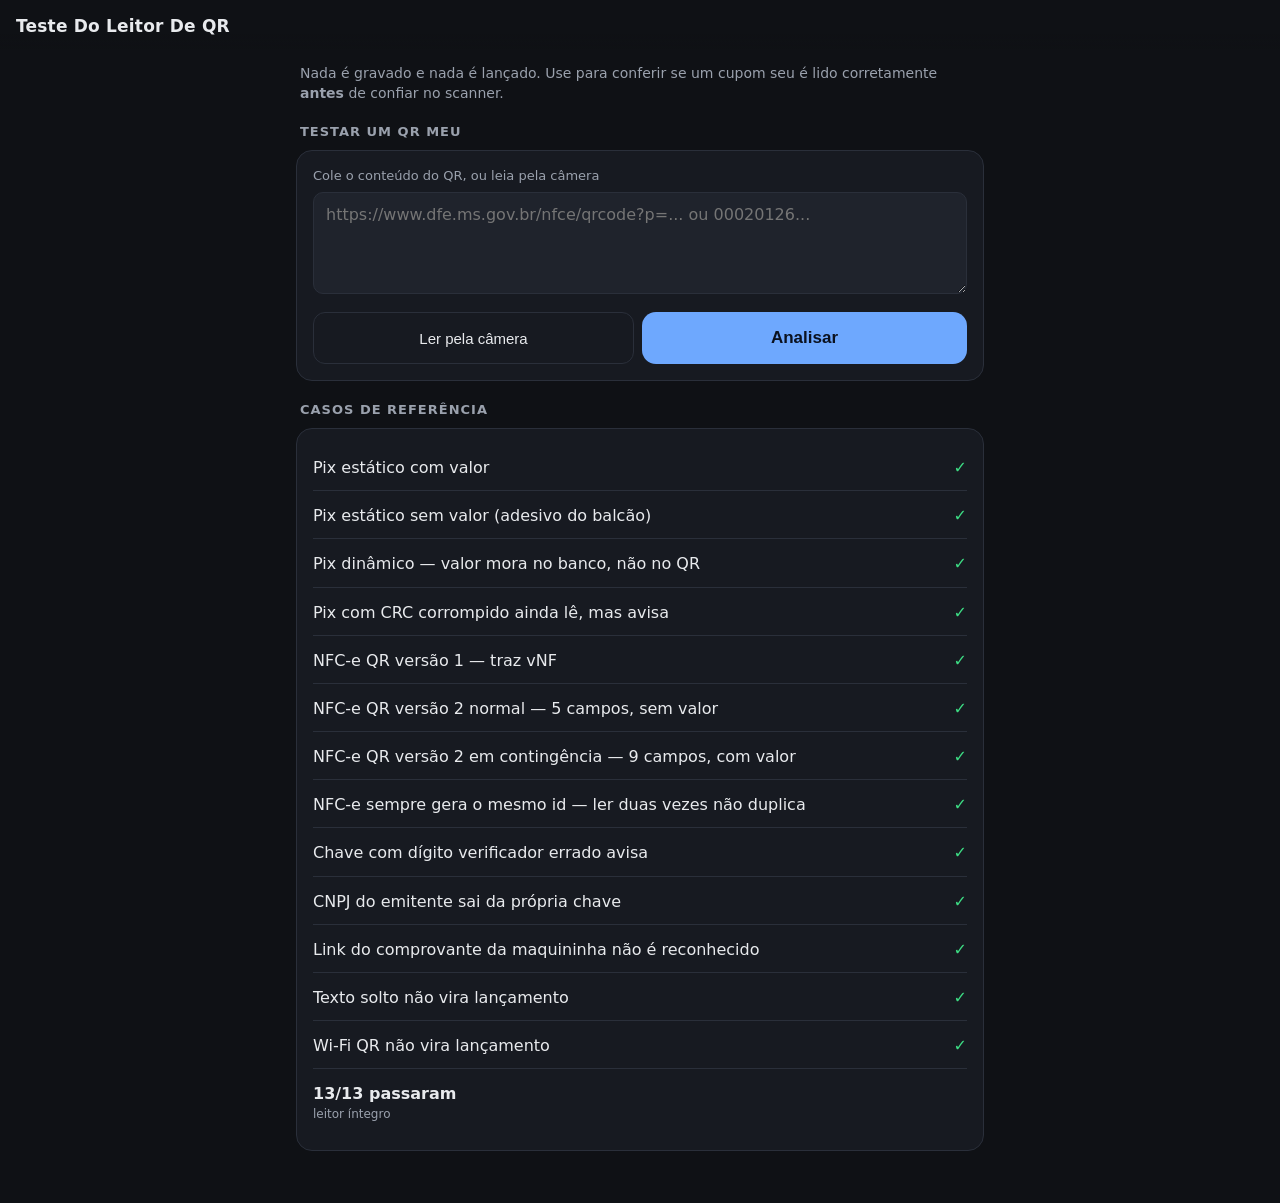
==== app/teste-qr.html @ ccddebca "Lê QR de cupom fiscal e Pix na tela de lançar O README prometia isso como "ainda não implementado". " ====
<!doctype html>
<html lang="pt-BR">
<head>
<meta charset="utf-8">
<meta name="viewport" content="width=device-width, initial-scale=1, viewport-fit=cover">
<title>Teste do leitor de QR</title>
<link rel="stylesheet" href="css/styles.css">
<style>
  body { padding: 0 0 40px; }
  main { max-width: 720px; margin: 0 auto; }
  .certo { color: var(--ok); }
  .errado { color: var(--estourado); }
  pre { white-space: pre-wrap; word-break: break-all; font-size: 12.5px;
        color: var(--texto-fraco); margin: 8px 0 0; }
</style>
</head>
<body>

<header class="topo"><h1>Teste do leitor de QR</h1></header>

<main>
  <p style="color:var(--texto-fraco);font-size:14px;padding:0 4px">
    Nada é gravado e nada é lançado. Use para conferir se um cupom seu é lido
    corretamente <b>antes</b> de confiar no scanner.
  </p>

  <h2 class="titulo">Testar um QR meu</h2>
  <section class="cartao">
    <label class="campo"><span>Cole o conteúdo do QR, ou leia pela câmera</span>
      <textarea id="entrada" rows="4" placeholder="https://www.dfe.ms.gov.br/nfce/qrcode?p=... ou 00020126..."></textarea></label>
    <div style="display:flex;gap:8px">
      <button class="secundario" id="ler" style="flex:1">Ler pela câmera</button>
      <button class="principal" id="analisar" style="flex:1;margin:0">Analisar</button>
    </div>
    <div id="saida"></div>
  </section>

  <h2 class="titulo">Casos de referência</h2>
  <section class="cartao linhas" id="casos"></section>
</main>

<script type="module">
import { interpretar } from './js/qr.js';
import { escanear } from './js/qr.js';
import { CASOS } from './casos-qr.js';

const brl = new Intl.NumberFormat('pt-BR', { style: 'currency', currency: 'BRL' });
const esc = (s) => String(s).replace(/[&<>"]/g, (c) =>
  ({ '&': '&amp;', '<': '&lt;', '>': '&gt;', '"': '&quot;' }[c]));

/* ---------- teste manual ---------- */

function analisar() {
  const bruto = document.getElementById('entrada').value.trim();
  const saida = document.getElementById('saida');
  if (!bruto) { saida.innerHTML = ''; return; }

  const r = interpretar(bruto);
  if (!r) {
    saida.innerHTML = `<p class="errado" style="margin:14px 0 0">
      Não reconhecido. Se isto veio de um cupom fiscal, mande o texto para o
      Claude — é um formato que o parser ainda não cobre.</p>`;
    return;
  }

  saida.innerHTML = `
    <div class="linha" style="margin-top:14px">
      <span class="nome"><b>${esc(r.rotulo)}</b>
        <small>${esc(r.quem)}${r.detalhe ? ' · ' + esc(r.detalhe) : ''}</small>
        <small>data: ${esc(r.data)} · método: ${r.metodo || 'você escolhe'}</small>
        ${r.id ? `<small>id: ${esc(r.id)}</small>` : '<small>sem id fixo — não deduplica</small>'}
      </span>
      <span class="num ${r.valor ? 'neg' : ''}">${r.valor ? brl.format(r.valor) : 'sem valor'}</span>
    </div>
    ${(r.avisos || []).map((a) => `<p class="qr-aviso">${esc(a)}</p>`).join('')}`;
}

document.getElementById('analisar').onclick = analisar;

document.getElementById('ler').onclick = async () => {
  try {
    const t = await escanear();
    if (t) { document.getElementById('entrada').value = t; analisar(); }
  } catch (e) {
    document.getElementById('saida').innerHTML =
      `<p class="errado" style="margin:14px 0 0">${esc(e.message)}</p>`;
  }
};

/* ---------- casos de referência ---------- */

function conferir(caso) {
  const r = interpretar(caso.entrada);
  if (caso.espera === null) {
    return r ? [`devia recusar, mas leu como ${r.tipo}`] : [];
  }
  if (!r) return ['devia reconhecer, devolveu nada'];

  const erros = [];
  for (const [k, v] of Object.entries(caso.espera)) {
    if (k === 'temAviso') {
      if (!(r.avisos || []).some((a) => a.includes(v))) erros.push(`faltou o aviso sobre "${v}"`);
    } else if (r[k] !== v) {
      erros.push(`${k}: esperava ${JSON.stringify(v)}, veio ${JSON.stringify(r[k])}`);
    }
  }
  return erros;
}

let falhas = 0;
document.getElementById('casos').innerHTML = CASOS.map((c) => {
  const erros = conferir(c);
  if (erros.length) falhas++;
  return `<div class="linha">
    <span class="nome">${esc(c.nome)}
      ${erros.map((e) => `<small class="errado">${esc(e)}</small>`).join('')}</span>
    <span class="${erros.length ? 'errado' : 'certo'}">${erros.length ? '✕' : '✓'}</span>
  </div>`;
}).join('') + `<div class="linha"><span class="nome"><b>${CASOS.length - falhas}/${CASOS.length}
  passaram</b><small>${falhas ? 'o parser regrediu — conserte antes de usar' : 'leitor íntegro'}</small></span></div>`;
</script>
</body>
</html>
---- app/css/styles.css ----
/* Desenhado para o polegar: alvos grandes, número principal legível de relance,
   e nada que exija zoom. Escuro por padrão porque é o que se olha à noite. */

:root {
  --bg: #0f1115;
  --superficie: #171a21;
  --superficie-2: #1f232c;
  --borda: #2a2f3a;
  --texto: #e8eaed;
  --texto-fraco: #9aa1ad;
  --ok: #3ddc84;
  --atencao: #ffc043;
  --estourado: #ff5c5c;
  --acento: #6ea8fe;
  --raio: 16px;
  --safe-b: env(safe-area-inset-bottom, 0px);
}

* { box-sizing: border-box; -webkit-tap-highlight-color: transparent; }

body {
  margin: 0;
  background: var(--bg);
  color: var(--texto);
  font: 16px/1.45 system-ui, -apple-system, "Segoe UI", Roboto, sans-serif;
  padding-bottom: calc(72px + var(--safe-b));
  overscroll-behavior-y: contain;
}

/* ---------- topo ---------- */
.topo {
  display: flex; align-items: center; gap: 8px;
  padding: 14px 16px 10px;
  position: sticky; top: 0; z-index: 5;
  background: linear-gradient(var(--bg) 70%, transparent);
}
.topo h1 {
  flex: 1; margin: 0; font-size: 17px; font-weight: 600;
  text-transform: capitalize; letter-spacing: .2px;
}
.mes-nav, .sync {
  width: 38px; height: 38px; border-radius: 50%;
  border: 1px solid var(--borda); background: var(--superficie);
  color: var(--texto-fraco); font-size: 18px; cursor: pointer;
}
.sync.girando #syncIcone { display: inline-block; animation: gira 1s linear infinite; }
@keyframes gira { to { transform: rotate(360deg); } }
.sync.pendente { border-color: var(--atencao); color: var(--atencao); }

/* ---------- conteúdo ---------- */
main { padding: 0 16px; }

.cartao {
  background: var(--superficie);
  border: 1px solid var(--borda);
  border-radius: var(--raio);
  padding: 16px;
  margin-bottom: 12px;
}

/* O número que responde "posso gastar?". É o motivo do app existir. */
.destaque { text-align: center; padding: 28px 16px 24px; }
.destaque .rotulo {
  font-size: 13px; color: var(--texto-fraco);
  text-transform: uppercase; letter-spacing: 1.2px;
}
.destaque .valor {
  font-size: clamp(44px, 15vw, 68px);
  font-weight: 700; line-height: 1.05; margin: 8px 0 4px;
  font-variant-numeric: tabular-nums;
}
.destaque .valor .centavos { font-size: .5em; opacity: .65; }
.destaque .sub { color: var(--texto-fraco); font-size: 14px; }

.ok       .valor, .pill.ok       { color: var(--ok); }
.atencao  .valor, .pill.atencao  { color: var(--atencao); }
.estourado .valor, .pill.estourado { color: var(--estourado); }

.barra { height: 8px; border-radius: 99px; background: var(--superficie-2); overflow: hidden; margin: 14px 0 6px; }
.barra > i { display: block; height: 100%; border-radius: 99px; transition: width .35s ease; }
.ok .barra > i { background: var(--ok); }
.atencao .barra > i { background: var(--atencao); }
.estourado .barra > i { background: var(--estourado); }

.linhas { display: grid; gap: 2px; }
.linha {
  display: flex; justify-content: space-between; align-items: center;
  padding: 11px 0; border-bottom: 1px solid var(--borda);
}
.linha:last-child { border-bottom: 0; }
.linha .nome { display: flex; flex-direction: column; }
.linha .nome small { color: var(--texto-fraco); font-size: 12px; }
.linha .num { font-variant-numeric: tabular-nums; font-weight: 600; }
.num.neg { color: var(--estourado); }
.num.pos { color: var(--ok); }

h2.titulo { font-size: 13px; text-transform: uppercase; letter-spacing: 1px;
  color: var(--texto-fraco); margin: 20px 4px 8px; font-weight: 600; }

.vazio { text-align: center; color: var(--texto-fraco); padding: 32px 16px; }

/* ---------- lançar ---------- */
.visor {
  text-align: center; font-size: 46px; font-weight: 700; padding: 18px 0 10px;
  font-variant-numeric: tabular-nums;
}
.visor small { font-size: 20px; color: var(--texto-fraco); margin-right: 6px; }
.tipo { display: flex; gap: 8px; margin-bottom: 12px; }
.tipo button { flex: 1; padding: 10px; border-radius: 10px; border: 1px solid var(--borda);
  background: var(--superficie); color: var(--texto-fraco); font-size: 14px; cursor: pointer; }
.tipo button.on { background: var(--superficie-2); color: var(--texto); border-color: var(--acento); }

.rotulo-campo {
  font-size: 12px; color: var(--texto-fraco); font-weight: 600;
  text-transform: uppercase; letter-spacing: .8px; margin: 16px 2px 8px;
}
.chips { display: flex; flex-wrap: wrap; gap: 8px; }
.chip {
  padding: 10px 14px; border-radius: 99px; font-size: 14px; cursor: pointer;
  border: 1px solid var(--borda); background: var(--superficie); color: var(--texto);
}
.chip.on { background: var(--acento); border-color: var(--acento); color: #0b1220; font-weight: 600; }

.teclado { display: grid; grid-template-columns: repeat(3, 1fr); gap: 8px; margin-top: 14px; }
.teclado button {
  padding: 18px 0; font-size: 22px; font-weight: 600;
  border-radius: 12px; border: 1px solid var(--borda);
  background: var(--superficie); color: var(--texto); cursor: pointer;
}
.teclado button:active { background: var(--superficie-2); }

.principal {
  width: 100%; padding: 16px; margin-top: 12px; font-size: 17px; font-weight: 700;
  border: 0; border-radius: 14px; background: var(--acento); color: #0b1220; cursor: pointer;
}
.principal:disabled { opacity: .4; }

/* ---------- formulários ---------- */
label.campo { display: block; margin-bottom: 12px; }
label.campo span { display: block; font-size: 13px; color: var(--texto-fraco); margin-bottom: 6px; }
input, select, textarea {
  width: 100%; padding: 12px; font-size: 16px; color: var(--texto);
  background: var(--superficie-2); border: 1px solid var(--borda);
  border-radius: 10px; font-family: inherit;
}
.secundario {
  width: 100%; padding: 13px; border-radius: 12px; cursor: pointer;
  border: 1px solid var(--borda); background: var(--superficie); color: var(--texto); font-size: 15px;
}
.perigo { color: var(--estourado); border-color: var(--estourado); }

/* ---------- abas ---------- */
.abas {
  position: fixed; left: 0; right: 0; bottom: 0; z-index: 6;
  display: grid; grid-template-columns: repeat(5, 1fr);
  background: var(--superficie); border-top: 1px solid var(--borda);
  padding-bottom: var(--safe-b);
}
.abas button {
  display: flex; flex-direction: column; align-items: center; gap: 3px;
  padding: 10px 0 8px; border: 0; background: none; cursor: pointer;
  color: var(--texto-fraco); font-size: 11px;
}
.abas button span { font-size: 19px; line-height: 1; }
.abas button { font-size: 10.5px; }
.abas button.ativa { color: var(--acento); }

/* ---------- toast ---------- */
.toast {
  position: fixed; left: 50%; bottom: calc(84px + var(--safe-b));
  transform: translate(-50%, 12px);
  background: var(--superficie-2); border: 1px solid var(--borda);
  padding: 11px 18px; border-radius: 99px; font-size: 14px;
  opacity: 0; pointer-events: none; transition: .25s; z-index: 10; max-width: 90vw;
}
.toast.on { opacity: 1; transform: translate(-50%, 0); }
.toast.erro { border-color: var(--estourado); color: var(--estourado); }

/* ---------- leitura de QR ---------- */
.qr-abrir { margin-bottom: 12px; border-style: dashed; color: var(--acento); }

.qr-lido { border-color: var(--acento); }
.qr-lido .linha { border-bottom: 0; padding-top: 0; }
.qr-aviso {
  margin: 6px 0 0; font-size: 12.5px; line-height: 1.35;
  color: var(--atencao);
}

/* Câmera em tela cheia. Fica acima das abas para o polegar não trocar de
   tela sem querer enquanto mira. */
.scanner {
  position: fixed; inset: 0; z-index: 20;
  background: #000; display: flex; align-items: center; justify-content: center;
}
.scanner video { width: 100%; height: 100%; object-fit: cover; }

/* A mira não recorta nada — o BarcodeDetector varre o quadro inteiro. Ela
   existe só para você saber onde encostar o celular. */
.scanner-mira {
  position: absolute; width: min(68vw, 300px); aspect-ratio: 1;
  border: 2px solid rgba(255, 255, 255, .9); border-radius: 20px;
  box-shadow: 0 0 0 100vmax rgba(0, 0, 0, .45);
}
.scanner-dica {
  position: absolute; top: calc(14px + env(safe-area-inset-top, 0px));
  left: 16px; right: 16px; text-align: center;
  color: #fff; font-size: 14px; line-height: 1.35;
  text-shadow: 0 1px 4px rgba(0, 0, 0, .8);
}
.scanner-acoes {
  position: absolute; left: 16px; right: 16px;
  bottom: calc(20px + env(safe-area-inset-bottom, 0px));
  display: flex; gap: 10px;
}
.scanner-acoes .secundario { background: rgba(23, 26, 33, .92); }

/* ---------- interruptor ---------- */
label.troca { display: flex; align-items: flex-start; gap: 12px; cursor: pointer; }
label.troca input { width: 22px; height: 22px; flex: none; margin-top: 2px; accent-color: var(--acento); }
label.troca span { font-size: 15px; }
label.troca small { display: block; color: var(--texto-fraco); font-size: 12.5px; margin-top: 4px; }
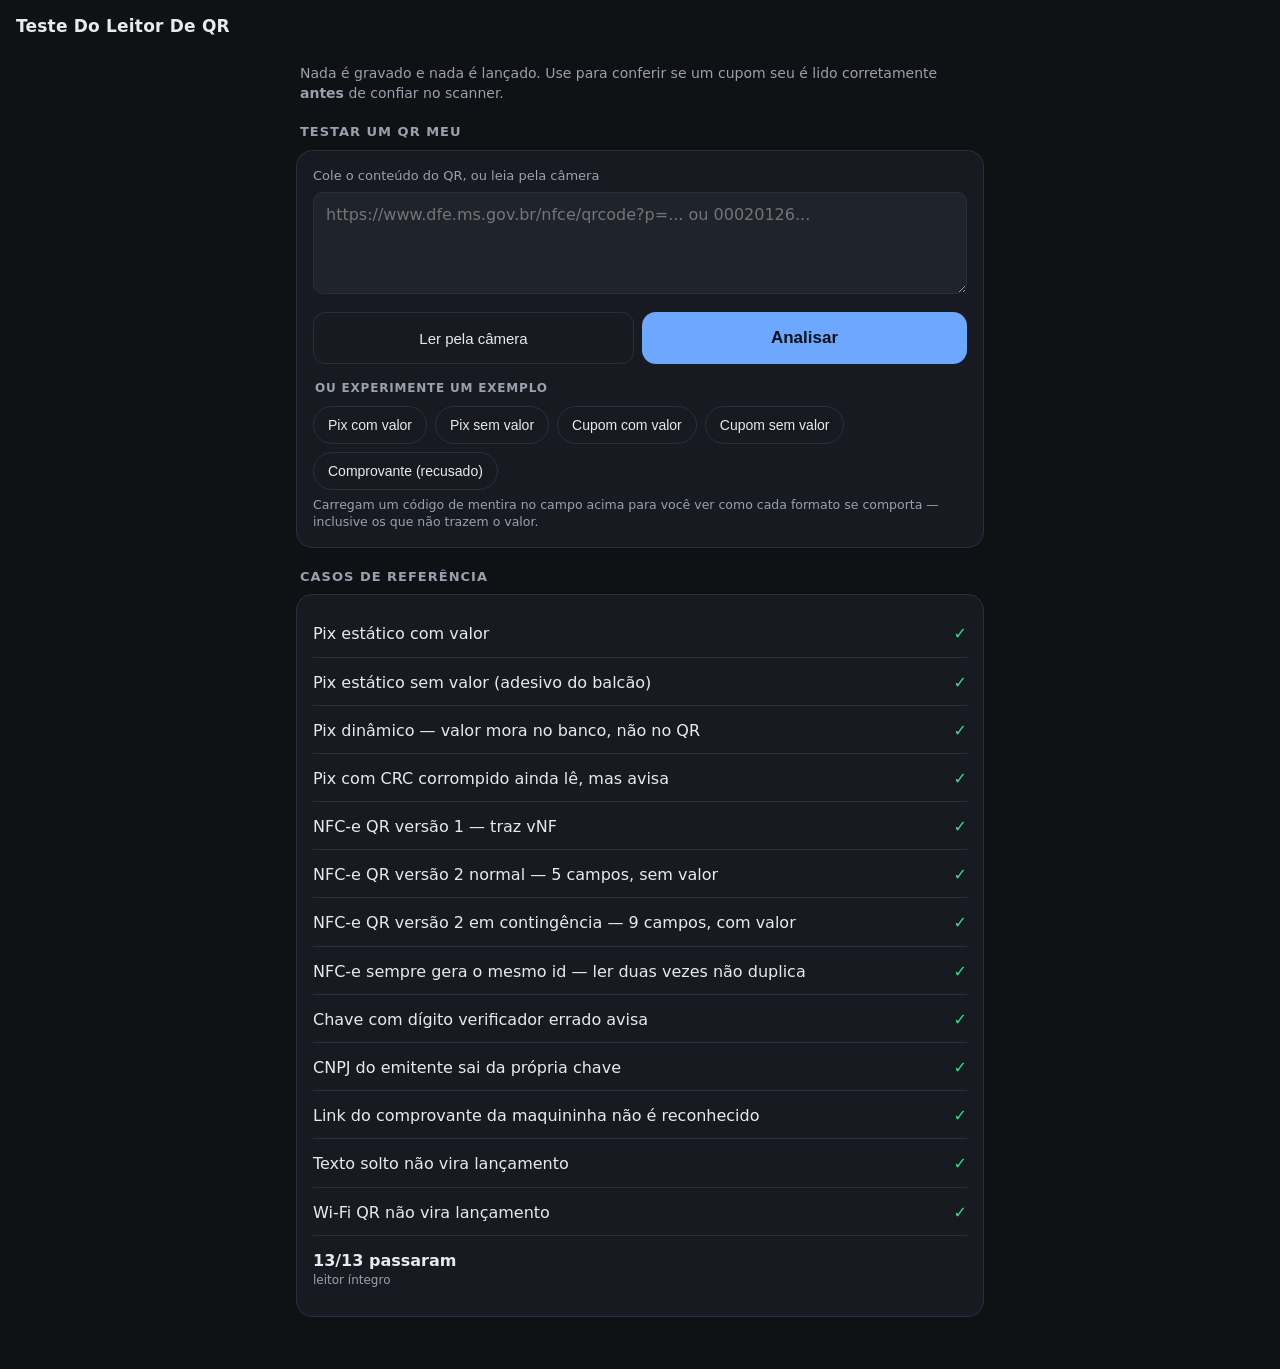
==== commit b0b185fb: "Conta paga fica na lista, e o total do futuro se explica "Ja paguei, por que continua escrito que ve" ====
--- a/app/teste-qr.html
+++ b/app/teste-qr.html
@@ -33,6 +33,11 @@
       <button class="principal" id="analisar" style="flex:1;margin:0">Analisar</button>
     </div>
     <div id="saida"></div>
+
+    <div class="rotulo-campo">Ou experimente um exemplo</div>
+    <div class="chips" id="exemplos"></div>
+    <small class="ajuda">Carregam um código de mentira no campo acima para você
+    ver como cada formato se comporta — inclusive os que não trazem o valor.</small>
   </section>
 
   <h2 class="titulo">Casos de referência</h2>
@@ -42,7 +47,9 @@
 <script type="module">
 import { interpretar } from './js/qr.js';
 import { escanear } from './js/qr.js';
-import { CASOS } from './casos-qr.js';
+import { CASOS, pix, chaveNFe } from './casos-qr.js';
+
+const CHAVE_EXEMPLO = chaveNFe('5026081234567800019565001000000042100000001');
 
 const brl = new Intl.NumberFormat('pt-BR', { style: 'currency', currency: 'BRL' });
 const esc = (s) => String(s).replace(/[&<>"]/g, (c) =>
@@ -76,6 +83,27 @@
 }
 
 document.getElementById('analisar').onclick = analisar;
+
+/* ---------- exemplos ---------- */
+
+const EXEMPLOS = [
+  ['Pix com valor', pix({ valor: 25.9, nome: 'PADARIA CENTRAL' })],
+  ['Pix sem valor', pix({ nome: 'PADARIA CENTRAL' })],
+  ['Cupom com valor', `https://www.dfe.ms.gov.br/nfce/qrcode?chNFe=${CHAVE_EXEMPLO}`
+    + '&nVersao=100&tpAmb=1&dhEmi=2026-08-26T14%3A03%3A00-04%3A00&vNF=87.43'],
+  ['Cupom sem valor', `https://www.dfe.ms.gov.br/nfce/qrcode?p=${CHAVE_EXEMPLO}|2|1|000001|a1b2c3d4`],
+  ['Comprovante (recusado)', 'https://comprovante.maquininha.com.br/v/9f3a2b1c'],
+];
+
+document.getElementById('exemplos').innerHTML = EXEMPLOS
+  .map((e, i) => `<button class="chip" data-ex="${i}">${esc(e[0])}</button>`).join('');
+
+document.querySelectorAll('[data-ex]').forEach((b) => {
+  b.onclick = () => {
+    document.getElementById('entrada').value = EXEMPLOS[Number(b.dataset.ex)][1];
+    analisar();
+  };
+});
 
 document.getElementById('ler').onclick = async () => {
   try {
--- a/app/css/styles.css
+++ b/app/css/styles.css
@@ -219,3 +219,132 @@
 label.troca input { width: 22px; height: 22px; flex: none; margin-top: 2px; accent-color: var(--acento); }
 label.troca span { font-size: 15px; }
 label.troca small { display: block; color: var(--texto-fraco); font-size: 12.5px; margin-top: 4px; }
+
+/* ---------- par de números do dia ---------- */
+.duplo { display: grid; grid-template-columns: 1fr 1fr; gap: 12px; margin-bottom: 12px; }
+.duplo .cartao { margin-bottom: 0; }
+.mini { text-align: center; padding: 14px 10px; }
+.mini .rotulo {
+  font-size: 11px; color: var(--texto-fraco);
+  text-transform: uppercase; letter-spacing: .9px;
+}
+.mini-valor {
+  font-size: 25px; font-weight: 700; margin: 6px 0 2px;
+  font-variant-numeric: tabular-nums; line-height: 1.1;
+}
+.mini-valor.neg { color: var(--estourado); }
+.mini-valor.atencao-txt { color: var(--atencao); }
+.mini-sub { font-size: 11.5px; color: var(--texto-fraco); }
+
+/* ---------- extrato agrupado por dia ---------- */
+.dia-cab {
+  display: flex; justify-content: space-between; align-items: baseline;
+  margin: 16px 0 2px; padding-top: 12px; border-top: 1px solid var(--borda);
+  font-size: 12px; text-transform: uppercase; letter-spacing: .9px;
+  color: var(--texto-fraco); font-weight: 600;
+}
+.dia-cab:first-child { margin-top: 0; padding-top: 0; border-top: 0; }
+.dia-cab .num { font-size: 13px; letter-spacing: 0; }
+
+/* ---------- futuro ---------- */
+.termina { font-size: 13px; color: var(--ok); margin: -4px 0 14px 2px; }
+.linha.total { border-top: 1px solid var(--borda); border-bottom: 0; margin-top: 4px; padding-top: 13px; }
+
+.alerta { border-color: var(--atencao); }
+.alerta b { color: var(--atencao); }
+.alerta p { margin: 8px 0 0; font-size: 14px; color: var(--texto-fraco); line-height: 1.45; }
+
+/* ---------- painel de edição ---------- */
+.linha.editavel { cursor: pointer; margin: 0 -6px; padding-left: 6px; padding-right: 6px; border-radius: 8px; }
+.linha.editavel:active { background: var(--superficie-2); }
+
+.folha-fundo {
+  position: fixed; inset: 0; z-index: 14;
+  background: rgba(0, 0, 0, .6);
+}
+
+/* Sobe de baixo, como o polegar espera. Rola por dentro quando não cabe. */
+.folha {
+  position: fixed; left: 0; right: 0; bottom: 0; z-index: 15;
+  max-height: 88vh; overflow-y: auto;
+  background: var(--superficie);
+  border-top: 1px solid var(--borda);
+  border-radius: 20px 20px 0 0;
+  padding: 16px 16px calc(20px + var(--safe-b));
+  animation: sobe .18s ease-out;
+}
+@keyframes sobe { from { transform: translateY(14px); opacity: .6; } }
+
+.folha-topo {
+  display: flex; justify-content: space-between; align-items: center;
+  margin-bottom: 14px; font-size: 16px;
+}
+.folha .principal { margin-top: 18px; }
+.folha .secundario { margin-top: 8px; }
+
+.aviso-edicao {
+  margin: 14px 0 0; font-size: 13px; line-height: 1.4; color: var(--atencao);
+}
+
+/* ---------- ajuda contextual ---------- */
+small.ajuda, p.ajuda {
+  display: block; font-size: 12.5px; line-height: 1.4;
+  color: var(--texto-fraco); margin: 6px 0 0;
+}
+p.ajuda { margin: 0 0 12px; }
+small.passagem { color: var(--acento) !important; }
+
+/* ---------- contas a pagar ---------- */
+.resumo-pagar {
+  display: flex; justify-content: space-between; align-items: baseline;
+  padding-bottom: 12px; margin-bottom: 4px; border-bottom: 1px solid var(--borda);
+  font-size: 14.5px; color: var(--texto-fraco);
+}
+.resumo-pagar b { font-size: 17px; }
+
+.conta { padding: 14px 0; border-bottom: 1px solid var(--borda); }
+.conta:last-child { border-bottom: 0; padding-bottom: 0; }
+.conta-topo { display: flex; justify-content: space-between; align-items: baseline; gap: 10px; }
+.conta-nome { font-size: 16px; font-weight: 600; }
+.conta-info {
+  display: flex; flex-wrap: wrap; align-items: center; gap: 8px;
+  margin-top: 6px; font-size: 12.5px; color: var(--texto-fraco);
+}
+.tag {
+  padding: 2px 8px; border-radius: 99px; font-size: 11.5px;
+  background: var(--superficie-2); border: 1px solid var(--borda);
+}
+.tag.vencida { color: var(--estourado); border-color: var(--estourado); }
+.tag.passagem { color: var(--acento); border-color: var(--acento); }
+.conta .pagar { margin-top: 10px; padding: 10px; font-size: 14px; }
+.conta.atrasada .conta-nome { color: var(--atencao); }
+
+/* ---------- data no lançar ---------- */
+.linha-data {
+  display: flex; align-items: center; justify-content: center; gap: 10px;
+  margin-bottom: 4px;
+}
+.linha-data label { font-size: 13px; color: var(--texto-fraco); }
+.linha-data input { width: auto; padding: 7px 10px; font-size: 14px; }
+
+/* ---------- futuro ---------- */
+.evento { display: flex; gap: 14px; padding: 14px 0; border-bottom: 1px solid var(--borda); }
+.evento:last-child { border-bottom: 0; padding-bottom: 0; }
+.evento:first-child { padding-top: 0; }
+.evento-quando {
+  flex: none; width: 62px; font-weight: 700; font-size: 14px;
+  color: var(--acento); padding-top: 1px;
+}
+.evento-corpo { flex: 1; }
+.evento-fim { font-size: 14.5px; }
+.evento-numeros { margin-top: 4px; font-size: 13px; color: var(--texto-fraco); }
+.evento-numeros b { display: block; font-size: 14px; }
+.pos { color: var(--ok); }
+
+.fecho { font-size: 15px; line-height: 1.5; color: var(--texto-fraco); }
+.fecho b { color: var(--texto); }
+
+/* ---------- conta paga ---------- */
+.conta.paga { opacity: .58; }
+.conta.paga .conta-nome { color: var(--ok); }
+.tag.pago { color: var(--ok); border-color: var(--ok); font-weight: 600; }
